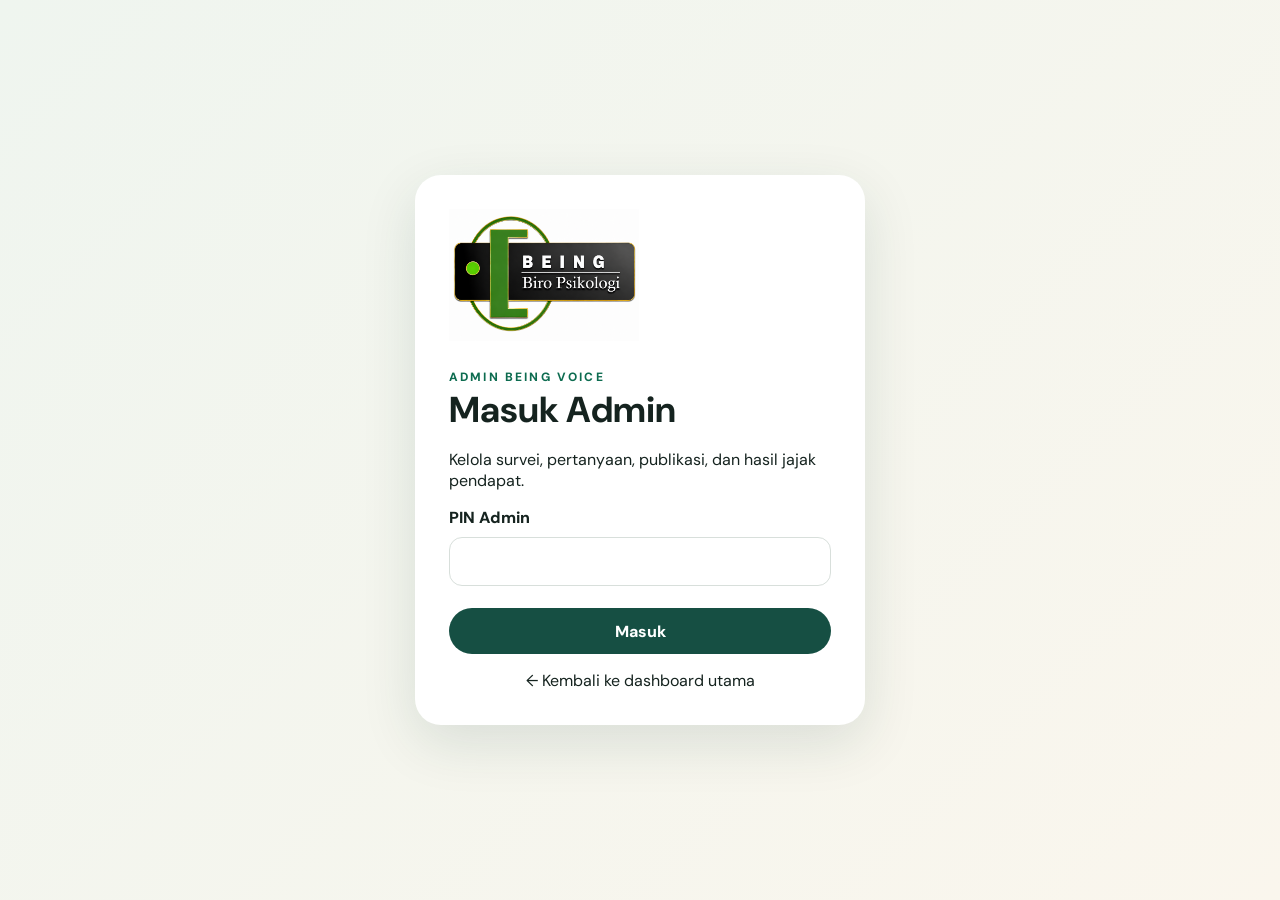
==== admin.html @ 4d5eaf2a "Add files via upload" ====
<!doctype html>
<html lang="id"><head>
<meta charset="utf-8"><meta name="viewport" content="width=device-width,initial-scale=1">
<meta name="theme-color" content="#164f43"><title>Admin BEING Voice</title>
<link rel="stylesheet" href="assets/style.css"><link rel="stylesheet" href="assets/voice.css">
</head><body class="voice-page">
<div id="loginView" class="admin-login">
  <form id="loginForm" class="login-card">
    <img src="assets/being-logo.png" alt="BEING">
    <span class="voice-kicker">ADMIN BEING VOICE</span>
    <h1>Masuk Admin</h1>
    <p>Kelola survei, pertanyaan, publikasi, dan hasil jajak pendapat.</p>
    <div class="form-field"><label>PIN Admin</label><input id="adminPin" class="form-control" type="password" required autocomplete="current-password"></div>
    <div id="loginNotice"></div>
    <button class="voice-btn primary" style="width:100%" type="submit">Masuk</button>
    <a href="index.html" style="display:block;text-align:center;margin-top:16px">← Kembali ke dashboard utama</a>
  </form>
</div>

<div id="adminView" class="admin-layout" hidden>
  <aside class="admin-sidebar">
    <img src="assets/being-logo.png" alt="BEING">
    <nav class="admin-menu">
      <button class="active" data-panel="overview">Ringkasan</button>
      <button data-panel="surveys">Kelola Survei</button>
      <button data-panel="builder">Pertanyaan</button>
      <button data-panel="results">Hasil & Grafik</button>
      <button id="logoutBtn">Keluar</button>
    </nav>
  </aside>
  <main class="admin-main">
    <header class="admin-header">
      <div><span class="voice-kicker">BEING VOICE</span><h1 id="panelTitle">Ringkasan</h1></div>
      <button class="voice-btn primary" id="newSurveyBtn">+ Buat Survei</button>
    </header>

    <section class="admin-panel active" id="panel-overview">
      <div class="stats-grid" id="statsGrid"></div>
      <div class="admin-card"><div class="admin-card-head"><h2>Survei terbaru</h2></div><div id="recentSurveys"></div></div>
    </section>

    <section class="admin-panel" id="panel-surveys">
      <div class="admin-card">
        <div class="admin-card-head"><h2>Daftar Survei</h2><button class="voice-btn primary small" id="newSurveyBtn2">Tambah</button></div>
        <div class="table-wrap"><table class="admin-table"><thead><tr><th>Judul</th><th>Kategori</th><th>Status</th><th>Pertanyaan</th><th>Respon</th><th>Aksi</th></tr></thead><tbody id="surveyTable"></tbody></table></div>
      </div>
    </section>

    <section class="admin-panel" id="panel-builder">
      <div class="builder-grid">
        <div class="admin-card">
          <div class="admin-card-head"><h2>Pilih Survei</h2></div>
          <select id="builderSurvey" class="form-control"></select>
          <hr style="border:0;border-top:1px solid var(--bv-line);margin:20px 0">
          <form id="questionForm">
            <input type="hidden" id="questionId">
            <div class="form-field"><label>Pertanyaan</label><textarea id="questionText" class="form-control" required></textarea></div>
            <div class="form-field"><label>Jenis Jawaban</label>
              <select id="questionType" class="form-control">
                <option value="radio">Pilihan tunggal</option><option value="checkbox">Pilihan lebih dari satu</option>
                <option value="scale5">Skala 1–5</option><option value="scale10">Skala 1–10</option>
                <option value="yesno">Ya / Tidak</option><option value="text">Jawaban singkat</option><option value="textarea">Jawaban panjang</option><option value="file">Upload berkas</option>
              </select>
            </div>
            <div class="form-field" id="optionsWrap"><label>Pilihan jawaban</label><textarea id="questionOptions" class="form-control" placeholder="Satu pilihan per baris"></textarea></div>
            <div id="fileSettingsWrap" hidden>
              <div class="form-field"><label>Jenis berkas yang diizinkan</label>
                <select id="fileAccept" class="form-control">
                  <option value=".pdf,.jpg,.jpeg,.png,.doc,.docx">PDF, JPG/PNG, DOC/DOCX</option>
                  <option value=".pdf">PDF saja</option>
                  <option value=".jpg,.jpeg,.png">Gambar JPG/PNG</option>
                  <option value=".doc,.docx">Word DOC/DOCX</option>
                </select>
              </div>
              <div class="form-field"><label>Ukuran maksimum</label>
                <select id="fileMaxMb" class="form-control">
                  <option value="5">5 MB</option>
                  <option value="10">10 MB</option>
                  <option value="15">15 MB</option>
                </select>
              </div>
              <small>Berkas responden akan disimpan ke Google Drive BEING dan link-nya tercatat pada hasil form.</small>
            </div>
            <label class="option"><input id="questionRequired" type="checkbox"><span>Wajib dijawab</span></label>
            <button class="voice-btn primary" style="width:100%;margin-top:16px" type="submit">Simpan Pertanyaan</button>
          </form>
        </div>
        <div class="admin-card">
          <div class="admin-card-head"><h2>Daftar Pertanyaan</h2><span id="questionCount"></span></div>
          <div id="questionList" class="question-builder-list"></div>
        </div>
      </div>
    </section>

    <section class="admin-panel" id="panel-results">
      <div class="admin-card">
        <div class="admin-card-head"><h2>Hasil Survei</h2><button class="voice-btn secondary small" id="exportCsvBtn">Unduh CSV</button></div>
        <select id="resultSurvey" class="form-control" style="max-width:520px"></select>
      </div>
      <div class="admin-card"><div id="resultSummary" class="chart-list"></div></div>
      <div class="admin-card"><div class="admin-card-head"><h2>Respons individual</h2></div><div id="responsesTable" class="table-wrap"></div></div>
    </section>
  </main>
</div>

<div class="modal" id="surveyEditor">
  <div class="modal-card">
    <div class="modal-head"><div><span class="voice-kicker">EDITOR SURVEI</span><h2 id="editorTitle">Buat Survei</h2></div><button class="icon-btn" id="closeEditor">×</button></div>
    <form id="surveyEditorForm">
      <input type="hidden" id="editSurveyId">
      <div class="form-field"><label>Judul Survei</label><input id="editTitle" class="form-control" required></div>
      <div class="form-field"><label>Deskripsi</label><textarea id="editDescription" class="form-control"></textarea></div>
      <div class="form-field"><label>Kategori</label><input id="editCategory" class="form-control" placeholder="Contoh: Human Development"></div>
      <div class="form-field"><label>Akses Survei</label>
        <select id="editAccessMode" class="form-control">
          <option value="public">Publik — tampil di Suara Anda</option>
          <option value="link">Link khusus — hanya orang yang menerima link</option>
          <option value="code">Kode akses — peserta memasukkan kode</option>
        </select>
      </div>
      <div class="form-field" id="accessCodeWrap"><label>Kode Akses</label>
        <div style="display:flex;gap:8px"><input id="editAccessCode" class="form-control" maxlength="20" placeholder="Contoh: BEING26"><button type="button" class="voice-btn secondary small" id="generateCodeBtn">Buat Kode</button></div>
        <small>Kode akan disertakan saat dibagikan melalui WhatsApp.</small>
      </div>
      <div class="form-field"><label>Identitas Responden</label><select id="editIdentity" class="form-control"><option value="anonymous">Anonim</option><option value="optional">Opsional</option><option value="required">Wajib nama</option></select></div>
      <div class="form-field"><label>Status</label><select id="editStatus" class="form-control"><option value="draft">Draf</option><option value="active">Aktif / dipublikasikan</option><option value="closed">Ditutup</option></select></div>
      <div class="form-field"><label>Tanggal Berakhir (opsional)</label><input id="editEndDate" class="form-control" type="date"></div>
      <div class="form-actions"><button type="button" class="voice-btn secondary" id="cancelEditor">Batal</button><button type="submit" class="voice-btn primary">Simpan Survei</button></div>
    </form>
  </div>
</div>

<script src="assets/config.js?v=1.4.1"></script><script src="assets/voice-api.js?v=1.4.1"></script><script src="assets/voice-admin.js?v=1.4.1"></script>
</body></html>
---- assets/style.css ----
@import url('https://fonts.googleapis.com/css2?family=DM+Sans:wght@400;500;600;700&family=Playfair+Display:ital,wght@1,600&display=swap');
:root{--green:#164f43;--green2:#0d6c50;--mint:#dceadf;--cream:#f6f2e9;--ink:#15231f;--muted:#65726e;--line:#d8dfdb;--white:#fff}
*{box-sizing:border-box}html{scroll-behavior:smooth}body{margin:0;font-family:'DM Sans',sans-serif;color:var(--ink);background:#fff}a{text-decoration:none;color:inherit}img{max-width:100%;display:block}.container{width:min(1160px,calc(100% - 36px));margin:auto}
.topbar{position:sticky;top:0;z-index:20;background:rgba(255,255,255,.94);backdrop-filter:blur(12px);border-bottom:1px solid var(--line)}.nav{height:78px;display:flex;align-items:center;justify-content:space-between}.brand img{width:195px;height:56px;object-fit:contain;object-position:left}.nav nav{display:flex;gap:26px;align-items:center}.nav nav a{font-weight:600;font-size:14px}.menu{display:none;border:0;background:none;font-size:26px}
.hero{padding:74px 0 58px;background:radial-gradient(circle at 82% 20%,#dceadd 0,transparent 30%),linear-gradient(130deg,#f8f6ef,#fff)}.hero-grid{display:grid;grid-template-columns:1.03fr .97fr;gap:58px;align-items:center}.kicker{display:inline-block;font-size:12px;letter-spacing:.18em;font-weight:700;color:var(--green2);margin-bottom:17px}.hero h1,.section h2,.cta h2{font-size:clamp(40px,6vw,72px);line-height:1.02;letter-spacing:-.045em;margin:0 0 25px}.hero h1{max-width:780px}.hero p{font-size:19px;line-height:1.7;color:var(--muted);max-width:650px}.actions{display:flex;gap:12px;flex-wrap:wrap;margin:34px 0}.btn{display:inline-flex;align-items:center;justify-content:center;min-height:50px;padding:0 22px;border-radius:999px;font-weight:700}.primary{background:var(--green);color:#fff}.secondary{border:1px solid var(--green);color:var(--green)}.trust{display:flex;gap:20px;flex-wrap:wrap;font-size:13px;font-weight:700}.trust span:before{content:'✓';margin-right:7px;color:var(--green2)}.hero-card{background:#fff;padding:12px;border-radius:28px;box-shadow:0 24px 70px rgba(20,60,48,.16);transform:rotate(1deg)}.hero-card img{height:510px;width:100%;object-fit:cover;border-radius:20px;object-position:center}.hero-card-caption{padding:18px 12px 12px;display:flex;justify-content:space-between;gap:20px}.hero-card-caption small{color:var(--muted);max-width:230px}
.quick-access{margin-top:-15px;padding-bottom:42px}.access-grid{display:grid;grid-template-columns:1fr 1fr;gap:18px}.access-card{border:1px solid var(--line);padding:28px;border-radius:22px;display:grid;grid-template-columns:auto 1fr auto;gap:20px;align-items:center;background:#fff;box-shadow:0 10px 35px rgba(16,60,46,.08)}.access-card.dark{background:var(--green);color:#fff}.access-card small{font-size:11px;letter-spacing:.14em}.access-card h3{margin:6px 0;font-size:23px}.access-card p{margin:0;color:var(--muted);line-height:1.5}.dark p{color:#dfe9e4}.icon{width:48px;height:48px;border-radius:50%;display:grid;place-items:center;background:var(--mint);font-size:24px;color:var(--green)}.dark .icon{background:rgba(255,255,255,.14);color:#fff}
.section{padding:92px 0}.split{display:grid;grid-template-columns:.8fr 1.2fr;gap:80px}.section h2{font-size:clamp(36px,5vw,58px)}.body-copy p{font-size:17px;line-height:1.8;color:var(--muted)}.values{display:grid;grid-template-columns:repeat(3,1fr);gap:18px;margin-top:58px}.values article,.services article{border:1px solid var(--line);border-radius:20px;padding:26px}.values b,.services span{color:var(--green2)}.values h3,.services h3{font-size:21px}.values p,.services p{color:var(--muted);line-height:1.6}.muted{background:var(--cream)}.section-head{display:flex;justify-content:space-between;gap:40px;align-items:end;margin-bottom:40px}.section-head h2{margin-bottom:0}.section-head>p{max-width:430px;color:var(--muted);line-height:1.7}.services{display:grid;grid-template-columns:repeat(3,1fr);gap:16px}.scope{margin-top:24px;padding:24px;border-radius:20px;background:var(--green);color:#fff;display:flex;gap:12px;flex-wrap:wrap;align-items:center}.scope h3{margin:0 12px 0 0}.scope span{padding:9px 14px;border:1px solid rgba(255,255,255,.25);border-radius:999px;font-size:13px}
.team-gallery{display:grid;grid-template-columns:repeat(3,1fr);gap:18px}.team-gallery img{height:390px;width:100%;object-fit:cover;object-position:top;border-radius:20px;border:1px solid var(--line)}
.clients{background:#f7faf7}.client-list{display:flex;flex-wrap:wrap;gap:12px;margin-top:32px}.client-list span{padding:16px 20px;background:#fff;border:1px solid var(--line);border-radius:14px;font-weight:700}
.cta{padding:32px 0 70px}.cta-box{background:var(--green);color:#fff;padding:54px;border-radius:28px;display:flex;justify-content:space-between;align-items:center;gap:40px}.cta h2{font-size:clamp(34px,5vw,54px);max-width:720px}.cta p{color:#dbe7e2}.light{color:#b7dfc7}.cta-actions{display:flex;flex-direction:column;gap:10px;min-width:190px}.white{background:#fff;color:var(--green)}.ghost{border:1px solid rgba(255,255,255,.45);color:#fff}
footer{border-top:1px solid var(--line);padding:24px 0}.footer-grid{display:grid;grid-template-columns:1fr 1fr 1fr;align-items:center}.footer-grid img{width:150px}.footer-grid p{text-align:center;color:var(--muted);font-size:13px}.footer-grid div{text-align:right;font-weight:700;font-size:13px}
@media(max-width:850px){.menu{display:block}.nav nav{display:none;position:absolute;top:78px;left:0;right:0;background:#fff;padding:20px 24px;flex-direction:column;align-items:flex-start;border-bottom:1px solid var(--line)}.nav nav.open{display:flex}.hero{padding-top:45px}.hero-grid,.split,.access-grid{grid-template-columns:1fr}.hero-card img{height:390px}.services{grid-template-columns:1fr 1fr}.values{grid-template-columns:1fr}.section-head{display:block}.team-gallery{grid-template-columns:1fr}.team-gallery img{height:auto}.cta-box{display:block;padding:34px}.cta-actions{margin-top:28px;flex-direction:row}.footer-grid{grid-template-columns:1fr;text-align:center;gap:14px}.footer-grid img{margin:auto}.footer-grid div{text-align:center}}
@media(max-width:560px){.container{width:min(100% - 24px,1160px)}.hero h1{font-size:42px}.hero p{font-size:16px}.actions{flex-direction:column}.btn{width:100%}.services{grid-template-columns:1fr}.access-card{grid-template-columns:auto 1fr;padding:21px}.access-card>b{display:none}.section{padding:66px 0}.cta-actions{flex-direction:column}.hero-card img{height:310px}.brand img{width:160px}}


/* Team cards — v1.4 */
.team-gallery{
  display:grid;
  grid-template-columns:repeat(2,minmax(0,1fr));
  gap:22px;
}
.team-profile-card{
  background:#fff;
  border:1px solid var(--line);
  border-radius:22px;
  overflow:hidden;
  box-shadow:0 12px 34px rgba(20,60,48,.08);
}
.team-profile-card>img,
.team-profile-card>a>img{
  width:100%;
  height:430px;
  object-fit:cover;
  object-position:top;
  border-radius:0;
  border:0;
}
.team-profile-card.featured>a>img{
  height:560px;
  object-fit:cover;
  object-position:top;
}
.team-card-copy{padding:22px 24px 25px}
.team-card-copy small{
  color:var(--green2);
  font-weight:800;
  letter-spacing:.12em;
  font-size:11px;
}
.team-card-copy h3{font-size:24px;margin:8px 0 10px}
.team-card-copy p{margin:0;color:var(--muted);line-height:1.65}
.team-profile-link{
  display:inline-flex;
  margin-top:15px;
  font-weight:800;
  color:var(--green);
}
@media(max-width:850px){
  .team-gallery{grid-template-columns:1fr}
  .team-profile-card>img,.team-profile-card>a>img,.team-profile-card.featured>a>img{height:auto}
}


/* Team section v1.9 — full images on desktop */
.team-gallery{
  display:grid;
  grid-template-columns:repeat(3,minmax(0,1fr));
  gap:22px;
  align-items:stretch;
}
.team-profile-card{
  display:flex;
  flex-direction:column;
  overflow:hidden;
  background:#fff;
  border:1px solid var(--line);
  border-radius:22px;
  box-shadow:0 12px 34px rgba(20,60,48,.08);
}
.team-profile-card>a{
  display:block;
  background:#f3f6f3;
}
.team-profile-card img,
.team-profile-card>a>img{
  display:block;
  width:100%;
  border:0;
  border-radius:0;
}
.team-profile-card.overview-card img{
  height:auto;
  aspect-ratio:805/1137;
  object-fit:contain;
  object-position:center top;
  background:#f5f6f4;
}
.team-profile-card.person-card img,
.team-profile-card.person-card>a>img{
  height:460px;
  object-fit:cover;
  object-position:center top;
}
.team-profile-card.tri-card img{
  object-fit:contain;
  background:#f5f6f4;
}
.team-card-copy{
  display:flex;
  flex-direction:column;
  flex:1;
  padding:22px 24px 25px;
}
.team-card-copy small{
  color:var(--green2);
  font-weight:800;
  letter-spacing:.12em;
  font-size:11px;
}
.team-card-copy h3{
  margin:8px 0 10px;
  font-size:23px;
  line-height:1.25;
}
.team-card-copy p{
  margin:0;
  color:var(--muted);
  line-height:1.65;
}
.team-profile-link{
  display:inline-flex;
  margin-top:auto;
  padding-top:15px;
  color:var(--green);
  font-weight:800;
}
@media(max-width:1050px){
  .team-gallery{grid-template-columns:repeat(2,minmax(0,1fr))}
}
@media(max-width:700px){
  .team-gallery{grid-template-columns:1fr}
  .team-profile-card.overview-card img{
    aspect-ratio:auto;
    height:auto;
  }
  .team-profile-card.person-card img,
  .team-profile-card.person-card>a>img{
    height:auto;
    max-height:none;
  }
}


/* Floating WhatsApp — v2.0 */
.floating-wa{
  position:fixed;
  right:22px;
  bottom:22px;
  z-index:9999;
  display:inline-flex;
  align-items:center;
  gap:10px;
  min-height:54px;
  padding:0 18px 0 12px;
  border-radius:999px;
  background:#25D366;
  color:#fff;
  font-weight:800;
  text-decoration:none;
  box-shadow:0 14px 34px rgba(0,0,0,.22);
  transition:transform .2s ease, box-shadow .2s ease;
}
.floating-wa:hover{
  transform:translateY(-3px);
  box-shadow:0 18px 42px rgba(0,0,0,.28);
}
.floating-wa-icon{
  display:grid;
  place-items:center;
  width:34px;
  height:34px;
  border-radius:50%;
  background:rgba(255,255,255,.18);
  font-size:23px;
  line-height:1;
}
.floating-wa-text{
  white-space:nowrap;
}
@media(max-width:600px){
  .floating-wa{
    right:14px;
    bottom:14px;
    width:56px;
    height:56px;
    min-height:56px;
    padding:0;
    justify-content:center;
  }
  .floating-wa-icon{
    width:auto;
    height:auto;
    background:transparent;
    font-size:27px;
  }
  .floating-wa-text{
    display:none;
  }
}


/* BEING Professional v3.0 */
.topbar .nav{height:96px}
.brand{display:flex;align-items:center;min-width:280px}
.brand img{width:270px;height:82px;object-fit:contain;object-position:left center}
.standalone-logo{width:min(330px,72vw);height:auto;margin-bottom:36px}

.team-role-block{margin-top:58px}
.team-role-head{display:flex;align-items:center;gap:16px;margin-bottom:20px;padding-bottom:14px;border-bottom:1px solid var(--line)}
.team-role-head>span{width:42px;height:42px;display:grid;place-items:center;border-radius:50%;background:var(--green);color:#fff;font-weight:800;font-size:13px;flex:0 0 auto}
.team-role-head small{display:block;color:var(--green2);font-size:10px;letter-spacing:.14em;font-weight:800;margin-bottom:3px}
.team-role-head h3{margin:0;font-size:28px}
.team-gallery-lead{grid-template-columns:minmax(0,560px)}
.profile-poster-card img,.profile-poster-card>a>img{height:auto!important;aspect-ratio:auto!important;object-fit:contain!important;object-position:center top!important;background:#f5f6f4}
.team-profile-card{transition:transform .22s ease,box-shadow .22s ease}
.team-profile-card:hover{transform:translateY(-4px);box-shadow:0 18px 44px rgba(20,60,48,.13)}

.client-section-head{margin-bottom:28px}
.client-logo-grid{display:grid;grid-template-columns:repeat(5,minmax(0,1fr));gap:14px}
.client-logo-card{min-height:142px;padding:18px;background:#fff;border:1px solid var(--line);border-radius:18px;display:flex;flex-direction:column;align-items:center;justify-content:center;gap:12px;box-shadow:0 8px 24px rgba(20,60,48,.05)}
.client-logo-card img{width:100%;height:72px;object-fit:contain;object-position:center;filter:none}
.client-logo-card span{font-size:12px;font-weight:700;color:var(--muted);text-align:center}
.footer-grid>img{width:220px;height:90px;object-fit:contain;object-position:left center}
.footer-links{display:flex;gap:12px;justify-content:flex-end;align-items:center;flex-wrap:wrap;font-size:12px!important}
.footer-links a{white-space:nowrap}

@media(max-width:1050px){
  .client-logo-grid{grid-template-columns:repeat(4,minmax(0,1fr))}
}
@media(max-width:850px){
  .topbar .nav{height:88px}.nav nav{top:88px}
  .brand{min-width:0}.brand img{width:230px;height:74px}
  .client-logo-grid{grid-template-columns:repeat(3,minmax(0,1fr))}
  .team-gallery-lead{grid-template-columns:1fr}
  .footer-grid>img{object-position:center}
  .footer-links{justify-content:center}
}
@media(max-width:600px){
  .brand img{width:205px;height:68px}
  .client-logo-grid{grid-template-columns:repeat(2,minmax(0,1fr));gap:10px}
  .client-logo-card{min-height:116px;padding:12px}.client-logo-card img{height:58px}
  .team-role-block{margin-top:44px}.team-role-head h3{font-size:23px}
  .floating-wa{width:auto;height:54px;min-height:54px;padding:0 15px 0 11px;gap:8px}
  .floating-wa-icon{width:32px;height:32px;background:rgba(255,255,255,.18);font-size:22px}
  .floating-wa-text{display:inline;font-size:13px}
}

/* Hub Admin confirmation — v3.0 Final */
.wa-modal-open{overflow:hidden}
.being-wa-modal{position:fixed;inset:0;z-index:12000;display:none;align-items:center;justify-content:center;padding:20px}
.being-wa-modal.is-open{display:flex}
.being-wa-backdrop{position:absolute;inset:0;background:rgba(8,22,18,.64);backdrop-filter:blur(5px)}
.being-wa-dialog{position:relative;z-index:1;width:min(520px,100%);background:#fff;border:1px solid rgba(20,80,60,.14);border-radius:24px;padding:34px;box-shadow:0 30px 90px rgba(0,0,0,.28)}
.being-wa-close{position:absolute;right:16px;top:14px;width:38px;height:38px;border:0;border-radius:50%;background:#f1f4f2;color:#30433d;font-size:26px;line-height:1;cursor:pointer}
.being-wa-mark{width:52px;height:52px;display:grid;place-items:center;border-radius:16px;background:#25D366;color:#fff;font-size:25px;margin-bottom:18px}
.being-wa-kicker{display:block;color:var(--green2);font-size:10px;letter-spacing:.14em;font-weight:800;margin-bottom:7px}
.being-wa-dialog h2{margin:0 0 10px;font-size:30px;color:var(--ink)}
.being-wa-dialog p{margin:0;color:var(--muted);font-size:15px;line-height:1.75}
.being-wa-actions{display:flex;justify-content:flex-end;gap:10px;margin-top:26px;flex-wrap:wrap}
@media(max-width:600px){
  .being-wa-modal{align-items:flex-end;padding:12px}
  .being-wa-dialog{border-radius:22px;padding:28px 20px 20px}
  .being-wa-dialog h2{font-size:25px}
  .being-wa-actions{display:grid;grid-template-columns:1fr 1fr}
  .being-wa-actions .btn{justify-content:center;text-align:center}
}


/* BEING Professional v3.0.1 — footer controls & mobile spacing */
footer{padding:30px 0 112px}
.footer-links{gap:14px!important}
.footer-links a{
  min-height:48px;
  padding:0 15px;
  border:1px solid var(--line);
  border-radius:999px;
  display:inline-flex;
  align-items:center;
  justify-content:center;
  background:#fff;
  font-size:14px;
  font-weight:800;
  line-height:1.2;
  transition:transform .2s ease,box-shadow .2s ease,border-color .2s ease;
}
.footer-links a:hover{transform:translateY(-2px);box-shadow:0 8px 22px rgba(20,60,48,.10);border-color:#b9c9c0}
.footer-links a:last-child{min-width:154px}

@media(max-width:850px){
  footer{padding-bottom:108px}
  .footer-links{gap:10px!important}
  .footer-links a{font-size:14px;min-height:50px;padding:0 16px}
}
@media(max-width:600px){
  footer{padding-bottom:104px}
  .footer-links{display:grid;grid-template-columns:1fr 1fr;width:100%;gap:10px!important}
  .footer-links a{width:100%;min-height:52px;font-size:14px;padding:0 10px;white-space:normal;text-align:center}
  .footer-links a:last-child{grid-column:1/-1;min-width:0}
  .floating-wa{right:14px;bottom:14px}
}


/* BEING Professional v3.0.2 — social icon buttons */
.footer-links .social-icon{
  width:54px;
  height:54px;
  min-width:54px;
  min-height:54px;
  padding:0;
  border-radius:50%;
  color:var(--green);
}
.footer-links .social-icon svg{width:25px;height:25px;display:block;fill:currentColor}
.footer-links .instagram:hover{color:#9f2b68}
.footer-links .facebook:hover{color:#1877f2}
.footer-links .back-top{min-width:154px}
@media(max-width:600px){
  .footer-links{display:flex;justify-content:center;align-items:center;flex-wrap:wrap}
  .footer-links .social-icon{width:56px;height:56px;min-width:56px;min-height:56px;flex:0 0 56px}
  .footer-links .back-top{width:100%;min-height:52px;flex:1 0 100%}
}
---- assets/voice.css ----
[hidden]{display:none!important}
:root{
  --bv-green:#164f43;--bv-green2:#0d6c50;--bv-mint:#dceadf;--bv-cream:#f6f2e9;
  --bv-ink:#15231f;--bv-muted:#65726e;--bv-line:#d8dfdb;--bv-white:#fff;
  --bv-danger:#a13d3d;--bv-warning:#b87516;--bv-shadow:0 18px 55px rgba(20,60,48,.12)
}
*{box-sizing:border-box}
body.voice-page{margin:0;background:#f7f9f7;color:var(--bv-ink);font-family:'DM Sans',Arial,sans-serif}
.voice-shell{width:min(1120px,calc(100% - 28px));margin:auto}
.voice-topbar{position:sticky;top:0;z-index:30;background:rgba(255,255,255,.95);backdrop-filter:blur(12px);border-bottom:1px solid var(--bv-line)}
.voice-nav{height:76px;display:flex;align-items:center;justify-content:space-between;gap:20px}
.voice-brand img{width:180px;height:54px;object-fit:contain;object-position:left}
.voice-links{display:flex;gap:18px;align-items:center}
.voice-links a{font-weight:700;font-size:14px;color:var(--bv-ink);text-decoration:none}
.voice-links .pill{padding:10px 16px;border-radius:999px;background:var(--bv-green);color:white}
.voice-hero{padding:62px 0 38px;background:radial-gradient(circle at 85% 15%,#dceadd 0,transparent 28%),linear-gradient(135deg,#f7f3ea,#fff)}
.voice-hero-grid{display:grid;grid-template-columns:1fr .75fr;gap:46px;align-items:center}
.voice-kicker{font-size:12px;letter-spacing:.18em;font-weight:800;color:var(--bv-green2)}
.voice-hero h1{font-size:clamp(40px,6vw,68px);line-height:1.02;letter-spacing:-.045em;margin:16px 0 22px}
.voice-hero p{font-size:18px;line-height:1.75;color:var(--bv-muted)}
.voice-quote{background:var(--bv-green);color:#fff;border-radius:28px;padding:34px;box-shadow:var(--bv-shadow)}
.voice-quote b{font-size:58px;line-height:.6;opacity:.35}
.voice-quote p{color:#e5eee9;font-size:18px}
.voice-section{padding:52px 0}
.voice-section-head{display:flex;justify-content:space-between;gap:30px;align-items:end;margin-bottom:28px}
.voice-section-head h2{font-size:clamp(30px,4vw,48px);letter-spacing:-.035em;margin:8px 0}
.voice-section-head p{max-width:430px;color:var(--bv-muted);line-height:1.7}
.survey-grid{display:grid;grid-template-columns:repeat(3,1fr);gap:18px}
.survey-card{background:#fff;border:1px solid var(--bv-line);border-radius:22px;padding:24px;box-shadow:0 8px 30px rgba(20,60,48,.06);display:flex;flex-direction:column;min-height:250px}
.survey-card .badge{display:inline-flex;align-self:flex-start;padding:7px 10px;border-radius:999px;background:var(--bv-mint);color:var(--bv-green);font-size:11px;font-weight:800;letter-spacing:.08em}
.survey-card h3{font-size:23px;margin:18px 0 10px}
.survey-card p{color:var(--bv-muted);line-height:1.6;flex:1}
.survey-meta{display:flex;justify-content:space-between;color:var(--bv-muted);font-size:12px;margin:12px 0 18px}
.voice-btn{border:0;border-radius:999px;min-height:46px;padding:0 19px;font:inherit;font-weight:800;cursor:pointer;display:inline-flex;align-items:center;justify-content:center;text-decoration:none}
.voice-btn.primary{background:var(--bv-green);color:#fff}
.voice-btn.secondary{background:#fff;color:var(--bv-green);border:1px solid var(--bv-green)}
.voice-btn.danger{background:#fff1f1;color:var(--bv-danger);border:1px solid #efcaca}
.voice-btn.small{min-height:36px;padding:0 13px;font-size:12px}
.empty-state,.loading-state{padding:46px;text-align:center;background:#fff;border:1px dashed var(--bv-line);border-radius:22px;color:var(--bv-muted)}
.modal{position:fixed;inset:0;background:rgba(10,25,20,.62);z-index:60;display:none;align-items:flex-start;justify-content:center;padding:30px 14px;overflow:auto}
.modal.open{display:flex}
.modal-card{width:min(760px,100%);background:#fff;border-radius:26px;padding:30px;box-shadow:0 30px 90px rgba(0,0,0,.25)}
.modal-head{display:flex;justify-content:space-between;gap:16px;align-items:flex-start;border-bottom:1px solid var(--bv-line);padding-bottom:18px;margin-bottom:20px}
.modal-head h2{margin:4px 0 0;font-size:30px}
.icon-btn{border:0;background:#eef3ef;width:40px;height:40px;border-radius:50%;cursor:pointer;font-size:20px}
.form-field{margin:0 0 22px}
.form-field>label,.question-label{display:block;font-weight:800;margin-bottom:9px}
.form-field small{display:block;color:var(--bv-muted);margin-top:6px}
.form-control{width:100%;border:1px solid var(--bv-line);border-radius:13px;padding:13px 14px;font:inherit;background:#fff}
textarea.form-control{min-height:110px;resize:vertical}
.option-list{display:grid;gap:10px}
.option{display:flex;gap:10px;align-items:flex-start;border:1px solid var(--bv-line);padding:12px;border-radius:13px}
.option input{margin-top:3px}
.required{color:var(--bv-danger)}
.scale-row{display:flex;gap:8px;flex-wrap:wrap}
.scale-item{min-width:48px}
.scale-item input{display:none}
.scale-item label{display:grid;place-items:center;width:48px;height:48px;border:1px solid var(--bv-line);border-radius:12px;cursor:pointer;font-weight:800}
.scale-item input:checked+label{background:var(--bv-green);color:#fff;border-color:var(--bv-green)}
.form-actions{display:flex;justify-content:flex-end;gap:10px;border-top:1px solid var(--bv-line);padding-top:20px}
.notice{padding:13px 15px;border-radius:13px;margin:12px 0}
.notice.success{background:#e7f5eb;color:#205d36}
.notice.error{background:#fff0f0;color:#873535}
.voice-footer{padding:32px 0;border-top:1px solid var(--bv-line);background:#fff}
.voice-footer-inner{display:flex;justify-content:space-between;align-items:center;gap:20px;color:var(--bv-muted);font-size:13px}
.voice-footer img{width:145px}

/* Admin */
.admin-login{min-height:100vh;display:grid;place-items:center;padding:22px;background:linear-gradient(135deg,#eff5ef,#faf6ed)}
.login-card{width:min(450px,100%);background:#fff;padding:34px;border-radius:26px;box-shadow:var(--bv-shadow)}
.login-card img{width:190px;margin-bottom:24px}
.login-card h1{font-size:36px;margin:0 0 10px}
.admin-layout{display:grid;grid-template-columns:250px 1fr;min-height:100vh}
.admin-sidebar{background:var(--bv-green);color:#fff;padding:25px 18px;position:sticky;top:0;height:100vh}
.admin-sidebar img{width:180px;background:#fff;border-radius:12px;padding:7px;margin:0 0 28px}
.admin-menu{display:grid;gap:8px}
.admin-menu button{border:0;background:transparent;color:#dce9e3;text-align:left;padding:13px 14px;border-radius:12px;font:inherit;font-weight:700;cursor:pointer}
.admin-menu button.active,.admin-menu button:hover{background:rgba(255,255,255,.13);color:#fff}
.admin-main{padding:30px;background:#f6f8f6;min-width:0}
.admin-header{display:flex;justify-content:space-between;gap:20px;align-items:center;margin-bottom:26px}
.admin-header h1{margin:0;font-size:34px}
.admin-panel{display:none}.admin-panel.active{display:block}
.stats-grid{display:grid;grid-template-columns:repeat(4,1fr);gap:14px;margin-bottom:25px}
.stat-card{background:#fff;border:1px solid var(--bv-line);border-radius:18px;padding:19px}
.stat-card small{color:var(--bv-muted);font-weight:700}.stat-card strong{display:block;font-size:34px;margin-top:8px}
.admin-card{background:#fff;border:1px solid var(--bv-line);border-radius:20px;padding:22px;margin-bottom:18px}
.admin-card-head{display:flex;justify-content:space-between;gap:16px;align-items:center;margin-bottom:16px}
.admin-card-head h2{margin:0;font-size:22px}
.table-wrap{overflow:auto}
.admin-table{width:100%;border-collapse:collapse;min-width:760px}
.admin-table th,.admin-table td{text-align:left;border-bottom:1px solid var(--bv-line);padding:13px 10px;vertical-align:top;font-size:14px}
.admin-table th{color:var(--bv-muted);font-size:12px;letter-spacing:.06em}
.status-chip{display:inline-flex;padding:6px 9px;border-radius:999px;font-size:11px;font-weight:800}
.status-chip.active{background:#e5f5e9;color:#27633a}.status-chip.draft{background:#fff2d8;color:#7b571b}.status-chip.closed{background:#eee;color:#555}
.inline-actions{display:flex;gap:6px;flex-wrap:wrap}
.builder-grid{display:grid;grid-template-columns:360px 1fr;gap:18px}
.question-builder-list{display:grid;gap:10px}
.question-item{border:1px solid var(--bv-line);border-radius:14px;padding:14px;background:#fff}
.question-item b{display:block;margin-bottom:5px}.question-item small{color:var(--bv-muted)}
.chart-list{display:grid;gap:24px}
.chart-block{border:1px solid var(--bv-line);border-radius:16px;padding:18px}
.chart-block h3{margin-top:0}
.bar-row{display:grid;grid-template-columns:minmax(110px,220px) 1fr 48px;gap:10px;align-items:center;margin:10px 0}
.bar-track{height:13px;background:#edf1ee;border-radius:999px;overflow:hidden}
.bar-fill{height:100%;background:var(--bv-green);border-radius:999px}
@media(max-width:900px){
 .voice-hero-grid,.survey-grid{grid-template-columns:1fr 1fr}
 .admin-layout{grid-template-columns:1fr}.admin-sidebar{height:auto;position:relative}.admin-menu{grid-template-columns:repeat(3,1fr)}
 .builder-grid{grid-template-columns:1fr}.stats-grid{grid-template-columns:1fr 1fr}
}
@media(max-width:650px){
 .voice-links a:not(.pill){display:none}.voice-hero-grid,.survey-grid{grid-template-columns:1fr}
 .voice-section-head,.voice-footer-inner{display:block}.voice-footer img{margin-bottom:12px}
 .modal-card{padding:20px}.form-actions{flex-direction:column}.form-actions .voice-btn{width:100%}
 .admin-main{padding:18px}.admin-menu{grid-template-columns:1fr 1fr}.stats-grid{grid-template-columns:1fr 1fr}
 .admin-header{align-items:flex-start}.admin-header .voice-btn{font-size:0;width:44px;padding:0}.admin-header .voice-btn:after{content:'+';font-size:22px}
}

.access-gate{max-width:620px;margin:auto;background:#fff;border:1px solid var(--bv-line);border-radius:22px;padding:28px;box-shadow:var(--bv-shadow)}
.access-gate h2{margin:8px 0 10px;font-size:30px}.access-gate p{color:var(--bv-muted);line-height:1.6}
.share-box{background:#f4f8f5;border:1px solid var(--bv-line);border-radius:14px;padding:13px;margin-top:12px}
.share-box code{display:block;word-break:break-all;font-size:12px;color:var(--bv-muted)}


/* Floating WhatsApp — v2.0 */
.floating-wa{
  position:fixed;
  right:22px;
  bottom:22px;
  z-index:9999;
  display:inline-flex;
  align-items:center;
  gap:10px;
  min-height:54px;
  padding:0 18px 0 12px;
  border-radius:999px;
  background:#25D366;
  color:#fff;
  font-weight:800;
  text-decoration:none;
  box-shadow:0 14px 34px rgba(0,0,0,.22);
  transition:transform .2s ease,box-shadow .2s ease;
}
.floating-wa:hover{transform:translateY(-3px);box-shadow:0 18px 42px rgba(0,0,0,.28)}
.floating-wa-icon{
  display:grid;
  place-items:center;
  width:34px;
  height:34px;
  border-radius:50%;
  background:rgba(255,255,255,.18);
  font-size:23px;
}
.floating-wa-text{white-space:nowrap}
@media(max-width:600px){
  .floating-wa{
    right:14px;
    bottom:14px;
    width:56px;
    height:56px;
    min-height:56px;
    padding:0;
    justify-content:center;
  }
  .floating-wa-icon{width:auto;height:auto;background:transparent;font-size:27px}
  .floating-wa-text{display:none}
}
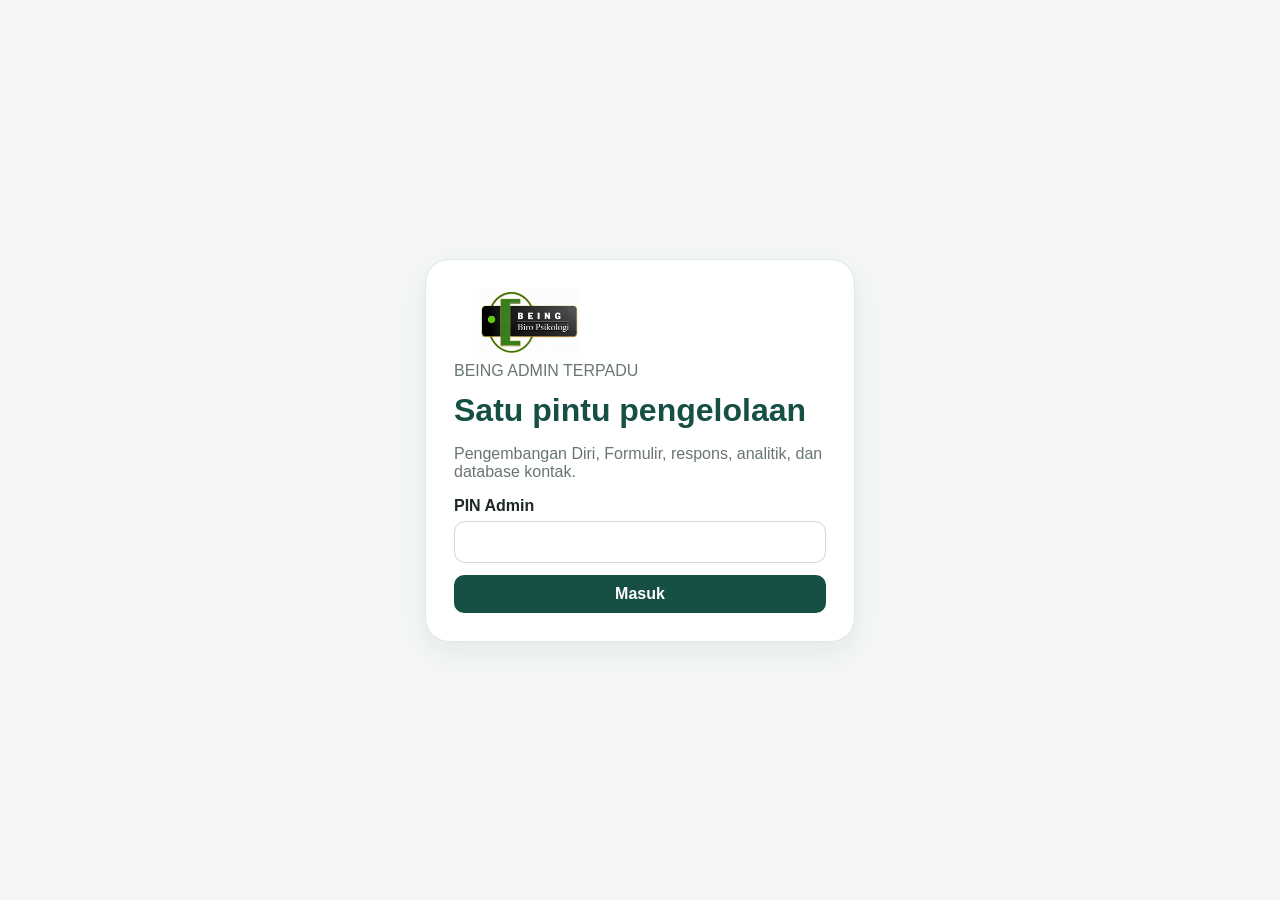
==== commit 13c957dc: "Add files via upload" ====
--- a/admin.html
+++ b/admin.html
@@ -1,134 +1,20 @@
-<!doctype html>
-<html lang="id"><head>
-<meta charset="utf-8"><meta name="viewport" content="width=device-width,initial-scale=1">
-<meta name="theme-color" content="#164f43"><title>Admin BEING Voice</title>
-<link rel="stylesheet" href="assets/style.css"><link rel="stylesheet" href="assets/voice.css">
-</head><body class="voice-page">
-<div id="loginView" class="admin-login">
-  <form id="loginForm" class="login-card">
-    <img src="assets/being-logo.png" alt="BEING">
-    <span class="voice-kicker">ADMIN BEING VOICE</span>
-    <h1>Masuk Admin</h1>
-    <p>Kelola survei, pertanyaan, publikasi, dan hasil jajak pendapat.</p>
-    <div class="form-field"><label>PIN Admin</label><input id="adminPin" class="form-control" type="password" required autocomplete="current-password"></div>
-    <div id="loginNotice"></div>
-    <button class="voice-btn primary" style="width:100%" type="submit">Masuk</button>
-    <a href="index.html" style="display:block;text-align:center;margin-top:16px">← Kembali ke dashboard utama</a>
-  </form>
-</div>
-
-<div id="adminView" class="admin-layout" hidden>
-  <aside class="admin-sidebar">
-    <img src="assets/being-logo.png" alt="BEING">
-    <nav class="admin-menu">
-      <button class="active" data-panel="overview">Ringkasan</button>
-      <button data-panel="surveys">Kelola Survei</button>
-      <button data-panel="builder">Pertanyaan</button>
-      <button data-panel="results">Hasil & Grafik</button>
-      <button id="logoutBtn">Keluar</button>
-    </nav>
-  </aside>
-  <main class="admin-main">
-    <header class="admin-header">
-      <div><span class="voice-kicker">BEING VOICE</span><h1 id="panelTitle">Ringkasan</h1></div>
-      <button class="voice-btn primary" id="newSurveyBtn">+ Buat Survei</button>
-    </header>
-
-    <section class="admin-panel active" id="panel-overview">
-      <div class="stats-grid" id="statsGrid"></div>
-      <div class="admin-card"><div class="admin-card-head"><h2>Survei terbaru</h2></div><div id="recentSurveys"></div></div>
-    </section>
-
-    <section class="admin-panel" id="panel-surveys">
-      <div class="admin-card">
-        <div class="admin-card-head"><h2>Daftar Survei</h2><button class="voice-btn primary small" id="newSurveyBtn2">Tambah</button></div>
-        <div class="table-wrap"><table class="admin-table"><thead><tr><th>Judul</th><th>Kategori</th><th>Status</th><th>Pertanyaan</th><th>Respon</th><th>Aksi</th></tr></thead><tbody id="surveyTable"></tbody></table></div>
-      </div>
-    </section>
-
-    <section class="admin-panel" id="panel-builder">
-      <div class="builder-grid">
-        <div class="admin-card">
-          <div class="admin-card-head"><h2>Pilih Survei</h2></div>
-          <select id="builderSurvey" class="form-control"></select>
-          <hr style="border:0;border-top:1px solid var(--bv-line);margin:20px 0">
-          <form id="questionForm">
-            <input type="hidden" id="questionId">
-            <div class="form-field"><label>Pertanyaan</label><textarea id="questionText" class="form-control" required></textarea></div>
-            <div class="form-field"><label>Jenis Jawaban</label>
-              <select id="questionType" class="form-control">
-                <option value="radio">Pilihan tunggal</option><option value="checkbox">Pilihan lebih dari satu</option>
-                <option value="scale5">Skala 1–5</option><option value="scale10">Skala 1–10</option>
-                <option value="yesno">Ya / Tidak</option><option value="text">Jawaban singkat</option><option value="textarea">Jawaban panjang</option><option value="file">Upload berkas</option>
-              </select>
-            </div>
-            <div class="form-field" id="optionsWrap"><label>Pilihan jawaban</label><textarea id="questionOptions" class="form-control" placeholder="Satu pilihan per baris"></textarea></div>
-            <div id="fileSettingsWrap" hidden>
-              <div class="form-field"><label>Jenis berkas yang diizinkan</label>
-                <select id="fileAccept" class="form-control">
-                  <option value=".pdf,.jpg,.jpeg,.png,.doc,.docx">PDF, JPG/PNG, DOC/DOCX</option>
-                  <option value=".pdf">PDF saja</option>
-                  <option value=".jpg,.jpeg,.png">Gambar JPG/PNG</option>
-                  <option value=".doc,.docx">Word DOC/DOCX</option>
-                </select>
-              </div>
-              <div class="form-field"><label>Ukuran maksimum</label>
-                <select id="fileMaxMb" class="form-control">
-                  <option value="5">5 MB</option>
-                  <option value="10">10 MB</option>
-                  <option value="15">15 MB</option>
-                </select>
-              </div>
-              <small>Berkas responden akan disimpan ke Google Drive BEING dan link-nya tercatat pada hasil form.</small>
-            </div>
-            <label class="option"><input id="questionRequired" type="checkbox"><span>Wajib dijawab</span></label>
-            <button class="voice-btn primary" style="width:100%;margin-top:16px" type="submit">Simpan Pertanyaan</button>
-          </form>
-        </div>
-        <div class="admin-card">
-          <div class="admin-card-head"><h2>Daftar Pertanyaan</h2><span id="questionCount"></span></div>
-          <div id="questionList" class="question-builder-list"></div>
-        </div>
-      </div>
-    </section>
-
-    <section class="admin-panel" id="panel-results">
-      <div class="admin-card">
-        <div class="admin-card-head"><h2>Hasil Survei</h2><button class="voice-btn secondary small" id="exportCsvBtn">Unduh CSV</button></div>
-        <select id="resultSurvey" class="form-control" style="max-width:520px"></select>
-      </div>
-      <div class="admin-card"><div id="resultSummary" class="chart-list"></div></div>
-      <div class="admin-card"><div class="admin-card-head"><h2>Respons individual</h2></div><div id="responsesTable" class="table-wrap"></div></div>
-    </section>
-  </main>
-</div>
-
-<div class="modal" id="surveyEditor">
-  <div class="modal-card">
-    <div class="modal-head"><div><span class="voice-kicker">EDITOR SURVEI</span><h2 id="editorTitle">Buat Survei</h2></div><button class="icon-btn" id="closeEditor">×</button></div>
-    <form id="surveyEditorForm">
-      <input type="hidden" id="editSurveyId">
-      <div class="form-field"><label>Judul Survei</label><input id="editTitle" class="form-control" required></div>
-      <div class="form-field"><label>Deskripsi</label><textarea id="editDescription" class="form-control"></textarea></div>
-      <div class="form-field"><label>Kategori</label><input id="editCategory" class="form-control" placeholder="Contoh: Human Development"></div>
-      <div class="form-field"><label>Akses Survei</label>
-        <select id="editAccessMode" class="form-control">
-          <option value="public">Publik — tampil di Suara Anda</option>
-          <option value="link">Link khusus — hanya orang yang menerima link</option>
-          <option value="code">Kode akses — peserta memasukkan kode</option>
-        </select>
-      </div>
-      <div class="form-field" id="accessCodeWrap"><label>Kode Akses</label>
-        <div style="display:flex;gap:8px"><input id="editAccessCode" class="form-control" maxlength="20" placeholder="Contoh: BEING26"><button type="button" class="voice-btn secondary small" id="generateCodeBtn">Buat Kode</button></div>
-        <small>Kode akan disertakan saat dibagikan melalui WhatsApp.</small>
-      </div>
-      <div class="form-field"><label>Identitas Responden</label><select id="editIdentity" class="form-control"><option value="anonymous">Anonim</option><option value="optional">Opsional</option><option value="required">Wajib nama</option></select></div>
-      <div class="form-field"><label>Status</label><select id="editStatus" class="form-control"><option value="draft">Draf</option><option value="active">Aktif / dipublikasikan</option><option value="closed">Ditutup</option></select></div>
-      <div class="form-field"><label>Tanggal Berakhir (opsional)</label><input id="editEndDate" class="form-control" type="date"></div>
-      <div class="form-actions"><button type="button" class="voice-btn secondary" id="cancelEditor">Batal</button><button type="submit" class="voice-btn primary">Simpan Survei</button></div>
-    </form>
-  </div>
-</div>
-
-<script src="assets/config.js?v=1.4.1"></script><script src="assets/voice-api.js?v=1.4.1"></script><script src="assets/voice-admin.js?v=1.4.1"></script>
-</body></html>+<!doctype html><html lang="id"><head><meta charset="utf-8"><meta name="viewport" content="width=device-width,initial-scale=1"><meta name="theme-color" content="#164f43"><title>BEING Admin Terpadu</title><link rel="stylesheet" href="assets/admin-unified.css"></head><body>
+<div id="loginView" class="login"><form id="loginForm" class="login-card"><img src="assets/being-logo.png" alt="BEING"><div class="mut">BEING ADMIN TERPADU</div><h1>Satu pintu pengelolaan</h1><p class="mut">Pengembangan Diri, Formulir, respons, analitik, dan database kontak.</p><div class="field"><label>PIN Admin</label><input id="adminPin" type="password" class="control" required autocomplete="current-password"></div><div id="loginNotice"></div><button class="btn" style="width:100%" type="submit">Masuk</button></form></div>
+<div id="appView" class="shell hidden">
+<aside class="sidebar"><div class="brand"><img src="assets/being-logo.png" alt="BEING"></div><nav class="menu">
+<div class="group">Utama</div><button class="active" data-panel="overview">Dashboard</button><button data-panel="contacts">Database Kontak</button>
+<div class="group">Pengembangan Diri</div><button data-panel="programs">Program & Peserta</button><button data-panel="payments">Pembayaran</button><button data-panel="materials">Materi & Sesi</button>
+<div class="group">Suara Anda</div><button data-panel="forms">Formulir</button><button data-panel="questions">Pertanyaan</button><button data-panel="results">Respons & Analitik</button>
+<div class="group">Sistem</div><button id="refreshBtn">Refresh</button><button id="logoutBtn">Keluar</button></nav></aside>
+<main class="main"><header class="topbar"><div><div class="mut">BEING Biro Psikologi</div><h1 id="pageTitle">Dashboard</h1></div><div class="actions"><a class="btn secondary" href="index.html">Website BEING</a><a class="btn secondary" target="_blank" href="https://bangdir.beingpsikologi.com/">Pengembangan Diri</a></div></header>
+<section id="panel-overview" class="panel active"><div id="stats" class="stats"></div><div class="grid2"><div class="card"><div class="card-head"><h2>Aktivitas Pengembangan Diri</h2></div><div id="overviewPrograms"></div></div><div class="card"><div class="card-head"><h2>Formulir terbaru</h2></div><div id="overviewForms"></div></div></div></section>
+<section id="panel-contacts" class="panel"><div class="card"><div class="card-head"><h2>Database Kontak BEING</h2><div class="actions"><button class="btn secondary small" id="syncContactsBtn">Sinkronkan peserta lama</button><button class="btn secondary small" id="syncOldFormsBtn">Sinkronkan respons formulir lama</button></div></div><div class="filters"><div class="field"><label>Cari</label><input class="control" id="contactSearch" placeholder="Nama, email, WA, instansi"></div><div class="field"><label>Sumber</label><select class="control" id="contactSource"><option value="">Semua</option><option value="PENGEMBANGAN DIRI">Pengembangan Diri</option><option value="FORMULIR">Formulir</option></select></div><div></div><div></div></div><div class="table-wrap"><table class="table"><thead><tr><th>Nama</th><th>Email / WA</th><th>Instansi</th><th>Sumber</th><th>Interaksi</th><th>Terakhir aktif</th></tr></thead><tbody id="contactRows"></tbody></table></div></div></section>
+<section id="panel-programs" class="panel"><div class="grid2"><div class="card"><div class="card-head"><h2>Buat Program</h2></div><form id="programForm"><div class="field"><label>Nama program</label><input class="control" name="nama" required></div><div class="form-grid"><div class="field"><label>Ekosistem</label><select class="control" name="kategori"><option>SHARING KNOWLEDGE</option><option>BOOTCAMP</option><option>SERTIFIKASI BNSP</option></select></div><div class="field"><label>Jenis</label><select class="control" name="pricingType" id="pricingType"><option>GRATIS</option><option>BERBAYAR</option></select></div></div><div class="field"><label>Harga</label><input class="control" type="number" name="price" id="price" value="0"></div><div class="field"><label>Deskripsi</label><textarea class="control" name="deskripsi"></textarea></div><div class="form-grid"><div class="field"><label>Mulai</label><input class="control" type="date" name="tanggalMulai"></div><div class="field"><label>Akhir</label><input class="control" type="date" name="tanggalAkhir"></div></div><button class="btn" type="submit">Simpan Program</button></form></div><div class="card"><div class="card-head"><h2>Daftar Program</h2></div><div class="table-wrap"><table class="table"><thead><tr><th>Program</th><th>Jenis</th><th>Status</th><th>Aksi</th></tr></thead><tbody id="programRows"></tbody></table></div></div></div><div class="card"><div class="card-head"><h2>Peserta</h2></div><div class="filters"><div class="field"><label>Ekosistem</label><select id="filterCategory" class="control"><option value="">Semua</option><option>SHARING KNOWLEDGE</option><option>BOOTCAMP</option><option>SERTIFIKASI BNSP</option></select></div><div class="field"><label>Program</label><select id="filterProgram" class="control"><option value="">Semua</option></select></div><div class="field"><label>Cari peserta</label><input id="participantSearch" class="control" placeholder="Nama/email/WA"></div><div></div></div><div class="table-wrap"><table class="table"><thead><tr><th>Peserta</th><th>Program</th><th>Kontak</th><th>Status</th><th>Akses</th></tr></thead><tbody id="participantRows"></tbody></table></div></div></section>
+<section id="panel-payments" class="panel"><div class="card"><div class="card-head"><h2>Verifikasi Pembayaran</h2></div><div class="table-wrap"><table class="table"><thead><tr><th>Peserta</th><th>Program</th><th>Nominal</th><th>Bukti</th><th>Status</th><th>Aksi</th></tr></thead><tbody id="paymentRows"></tbody></table></div></div></section>
+<section id="panel-materials" class="panel"><div class="grid2"><div class="card"><div class="card-head"><h2>Tambah Materi</h2></div><form id="materialForm"><div class="field"><label>Program</label><select class="control" name="programId" id="materialProgram"></select></div><div class="field"><label>Sesi (opsional)</label><select class="control" name="sesiId" id="materialSession"><option value="">Materi Umum</option></select></div><div class="field"><label>Judul</label><input class="control" name="judul" required></div><div class="field"><label>Deskripsi</label><textarea class="control" name="deskripsi"></textarea></div><div class="field"><label>Link</label><input class="control" name="link" required></div><button class="btn">Simpan Materi</button></form></div><div class="card"><div class="card-head"><h2>Tambah Sesi</h2></div><form id="sessionForm"><div class="field"><label>Program</label><select class="control" name="programId" id="sessionProgram"></select></div><div class="field"><label>Judul</label><input class="control" name="judul" required></div><div class="form-grid"><div class="field"><label>Tanggal</label><input class="control" type="date" name="tanggalSesi" required></div><div class="field"><label>Jam</label><input class="control" type="time" name="jamSesi"></div></div><div class="field"><label>Zoom URL</label><input class="control" name="zoomUrl"></div><div class="field"><label>Deskripsi</label><textarea class="control" name="deskripsi"></textarea></div><button class="btn">Simpan Sesi</button></form></div></div><div class="card"><h2>Materi</h2><div class="table-wrap"><table class="table"><thead><tr><th>Program</th><th>Materi</th><th>Sesi</th><th>Status</th><th>Link</th><th>Aksi</th></tr></thead><tbody id="materialRows"></tbody></table></div></div><div class="card"><h2>Sesi</h2><div class="table-wrap"><table class="table"><thead><tr><th>Program</th><th>Sesi</th><th>Waktu</th><th>Zoom</th><th>Status</th><th>Aksi</th></tr></thead><tbody id="sessionRows"></tbody></table></div></div></section>
+<section id="panel-forms" class="panel"><div class="card"><div class="card-head"><h2>Daftar Formulir</h2><button class="btn" id="newFormBtn">+ Buat Formulir</button></div><div class="table-wrap"><table class="table"><thead><tr><th>Judul</th><th>Kategori</th><th>Status</th><th>Pertanyaan</th><th>Respons</th><th>Aksi</th></tr></thead><tbody id="formRows"></tbody></table></div></div></section>
+<section id="panel-questions" class="panel"><div class="split"><div class="card"><div class="card-head"><h2>Tambah Pertanyaan</h2></div><div class="field"><label>Formulir</label><select id="questionFormSelect" class="control"></select></div><form id="questionEditor"><input id="questionId" type="hidden"><div class="field"><label>Pertanyaan</label><textarea id="questionText" class="control" required></textarea></div><div class="field"><label>Jenis jawaban</label><select id="questionType" class="control"><option value="radio">Pilihan tunggal</option><option value="checkbox">Pilihan lebih dari satu</option><option value="scale5">Skala 1–5</option><option value="scale10">Skala 1–10</option><option value="yesno">Ya/Tidak</option><option value="text">Jawaban singkat</option><option value="textarea">Jawaban panjang</option></select></div><div class="field" id="questionOptionsWrap"><label>Pilihan (satu per baris)</label><textarea id="questionOptions" class="control"></textarea></div><div class="field"><label><input id="questionRequired" type="checkbox"> Wajib dijawab</label></div><button class="btn">Simpan Pertanyaan</button></form></div><div class="card"><div class="card-head"><h2>Daftar Pertanyaan</h2><span id="questionCount" class="mut"></span></div><div id="questionList"></div></div></div></section>
+<section id="panel-results" class="panel"><div class="card"><div class="card-head"><h2>Respons & Analitik Formulir</h2><button class="btn secondary small" id="exportCsvBtn">Unduh CSV</button></div><div class="field"><label>Pilih formulir</label><select id="resultFormSelect" class="control" style="max-width:600px"></select></div></div><div class="card"><div id="resultSummary" class="result-list"></div></div><div class="card"><div class="card-head"><h2>Respons Individual</h2></div><div id="responseTable" class="table-wrap"></div></div></section>
+</main></div>
+<div class="modal" id="formModal"><div class="modal-card"><div class="modal-head"><div><div class="mut">EDITOR FORMULIR</div><h2 id="formModalTitle">Buat Formulir</h2></div><button class="icon" id="closeFormModal">×</button></div><form id="formEditor"><input id="formId" type="hidden"><div class="field"><label>Judul Formulir</label><input id="formTitle" class="control" required></div><div class="field"><label>Deskripsi</label><textarea id="formDescription" class="control"></textarea></div><div class="form-grid"><div class="field"><label>Kategori</label><input id="formCategory" class="control"></div><div class="field"><label>Status</label><select id="formStatus" class="control"><option value="draft">Draf</option><option value="active">Aktif</option><option value="closed">Ditutup</option></select></div></div><div class="form-grid"><div class="field"><label>Akses</label><select id="formAccess" class="control"><option value="public">Publik</option><option value="link">Link khusus</option><option value="code">Kode akses</option></select></div><div class="field"><label>Kode akses</label><input id="formCode" class="control"></div></div><div class="field"><label>Identitas</label><select id="formIdentity" class="control"><option value="anonymous">Anonim</option><option value="optional">Opsional</option><option value="required">Wajib identitas</option></select></div><div class="field"><label>Tanggal berakhir</label><input id="formEndDate" type="date" class="control"></div><div class="actions"><button class="btn secondary" type="button" id="cancelFormModal">Batal</button><button class="btn">Simpan Formulir</button></div></form></div></div>
+<script src="assets/admin-config.js"></script><script src="assets/admin-unified.js"></script></body></html>
--- a/assets/admin-unified.css
+++ b/assets/admin-unified.css
@@ -0,0 +1,8 @@
+:root{--g:#164f43;--g2:#236b5a;--bg:#f4f7f5;--card:#fff;--line:#dfe8e4;--mut:#68766f;--danger:#a33;--shadow:0 10px 30px rgba(22,79,67,.08)}
+*{box-sizing:border-box}body{margin:0;font-family:Inter,Arial,sans-serif;background:var(--bg);color:#1c2924}button,input,select,textarea{font:inherit}.hidden{display:none!important}
+.login{min-height:100vh;display:grid;place-items:center;padding:24px}.login-card{width:min(430px,100%);background:#fff;border:1px solid var(--line);border-radius:24px;padding:28px;box-shadow:var(--shadow)}.login-card img{width:150px;max-height:70px;object-fit:contain}.login-card h1{color:var(--g);margin:12px 0 6px}.mut{color:var(--mut)}
+.field{margin:12px 0}.field label{display:block;font-weight:800;margin-bottom:6px}.control{width:100%;padding:11px 12px;border:1px solid #cbd9d3;border-radius:11px;background:#fff}.btn{display:inline-flex;align-items:center;justify-content:center;border:0;border-radius:10px;padding:10px 13px;font-weight:800;cursor:pointer;text-decoration:none;background:var(--g);color:#fff}.btn.secondary{background:#eef4f1;color:var(--g);border:1px solid #d3e0da}.btn.danger{background:#fff0f0;color:var(--danger);border:1px solid #e8cccc}.btn.small{padding:7px 9px;font-size:12px}.notice{padding:10px 12px;border-radius:10px;margin:10px 0;background:#eef4f1}.notice.error{background:#fff0f0;color:#8b2929}
+.shell{min-height:100vh;display:grid;grid-template-columns:250px 1fr}.sidebar{position:sticky;top:0;height:100vh;background:#123f37;color:#fff;padding:22px 16px;overflow:auto}.brand{display:flex;align-items:center;gap:10px;margin-bottom:20px}.brand img{width:120px;filter:brightness(0) invert(1)}.brand b{font-size:18px}.menu{display:grid;gap:5px}.menu button{width:100%;text-align:left;border:0;border-radius:10px;padding:11px 12px;background:transparent;color:#dcece7;font-weight:750;cursor:pointer}.menu button:hover,.menu button.active{background:#fff;color:var(--g)}.menu .group{font-size:11px;letter-spacing:.08em;text-transform:uppercase;color:#9bc0b6;padding:14px 10px 4px}.main{padding:24px;min-width:0}.topbar{display:flex;justify-content:space-between;align-items:center;gap:16px;margin-bottom:18px}.topbar h1{color:var(--g);margin:0}.actions{display:flex;gap:8px;flex-wrap:wrap}
+.panel{display:none}.panel.active{display:block}.stats{display:grid;grid-template-columns:repeat(5,1fr);gap:12px;margin-bottom:16px}.stat{background:#fff;border:1px solid var(--line);border-radius:16px;padding:16px;box-shadow:var(--shadow)}.stat b{display:block;font-size:28px;color:var(--g)}.stat span{color:var(--mut);font-size:13px}.grid2{display:grid;grid-template-columns:1fr 1fr;gap:14px}.card{background:#fff;border:1px solid var(--line);border-radius:17px;padding:16px;margin-bottom:14px;box-shadow:var(--shadow)}.card-head{display:flex;justify-content:space-between;gap:12px;align-items:center;margin-bottom:12px}.card h2,.card h3{margin:0;color:var(--g)}.table-wrap{overflow:auto}.table{width:100%;border-collapse:collapse;font-size:13px}.table th,.table td{padding:10px;border-top:1px solid #edf2ef;text-align:left;vertical-align:top}.table th{background:#fafcfb;color:#5e7068}.badge{display:inline-block;padding:4px 8px;border-radius:999px;background:#edf4f1;color:var(--g);font-weight:800;font-size:11px}.filters{display:grid;grid-template-columns:1fr 1fr 1fr auto;gap:8px;align-items:end}.split{display:grid;grid-template-columns:370px 1fr;gap:14px}.result-list{display:grid;gap:12px}.chart-card{border:1px solid var(--line);border-radius:14px;padding:14px}.chart-card h4{margin:0 0 10px;color:var(--g)}.bar-row{display:grid;grid-template-columns:minmax(80px,180px) 1fr 42px;gap:8px;align-items:center;margin:7px 0}.bar-track{height:12px;background:#edf2ef;border-radius:999px;overflow:hidden}.bar-fill{height:100%;background:var(--g2);border-radius:999px}.contact-name{font-weight:800}.contact-meta{font-size:12px;color:var(--mut)}
+.modal{position:fixed;inset:0;background:rgba(0,0,0,.38);display:none;align-items:center;justify-content:center;padding:18px;z-index:20}.modal.open{display:flex}.modal-card{width:min(720px,100%);max-height:92vh;overflow:auto;background:#fff;border-radius:18px;padding:18px}.modal-head{display:flex;justify-content:space-between;gap:12px;align-items:flex-start}.icon{border:0;background:#eef4f1;border-radius:10px;width:36px;height:36px;cursor:pointer}.form-grid{display:grid;grid-template-columns:1fr 1fr;gap:10px}
+@media(max-width:1100px){.stats{grid-template-columns:repeat(3,1fr)}.split{grid-template-columns:1fr}.grid2{grid-template-columns:1fr}}@media(max-width:760px){.shell{grid-template-columns:1fr}.sidebar{position:relative;height:auto}.menu{grid-template-columns:repeat(2,1fr)}.menu .group{grid-column:1/-1}.main{padding:14px}.stats{grid-template-columns:repeat(2,1fr)}.filters,.form-grid{grid-template-columns:1fr}.topbar{align-items:flex-start}.bar-row{grid-template-columns:90px 1fr 34px}}
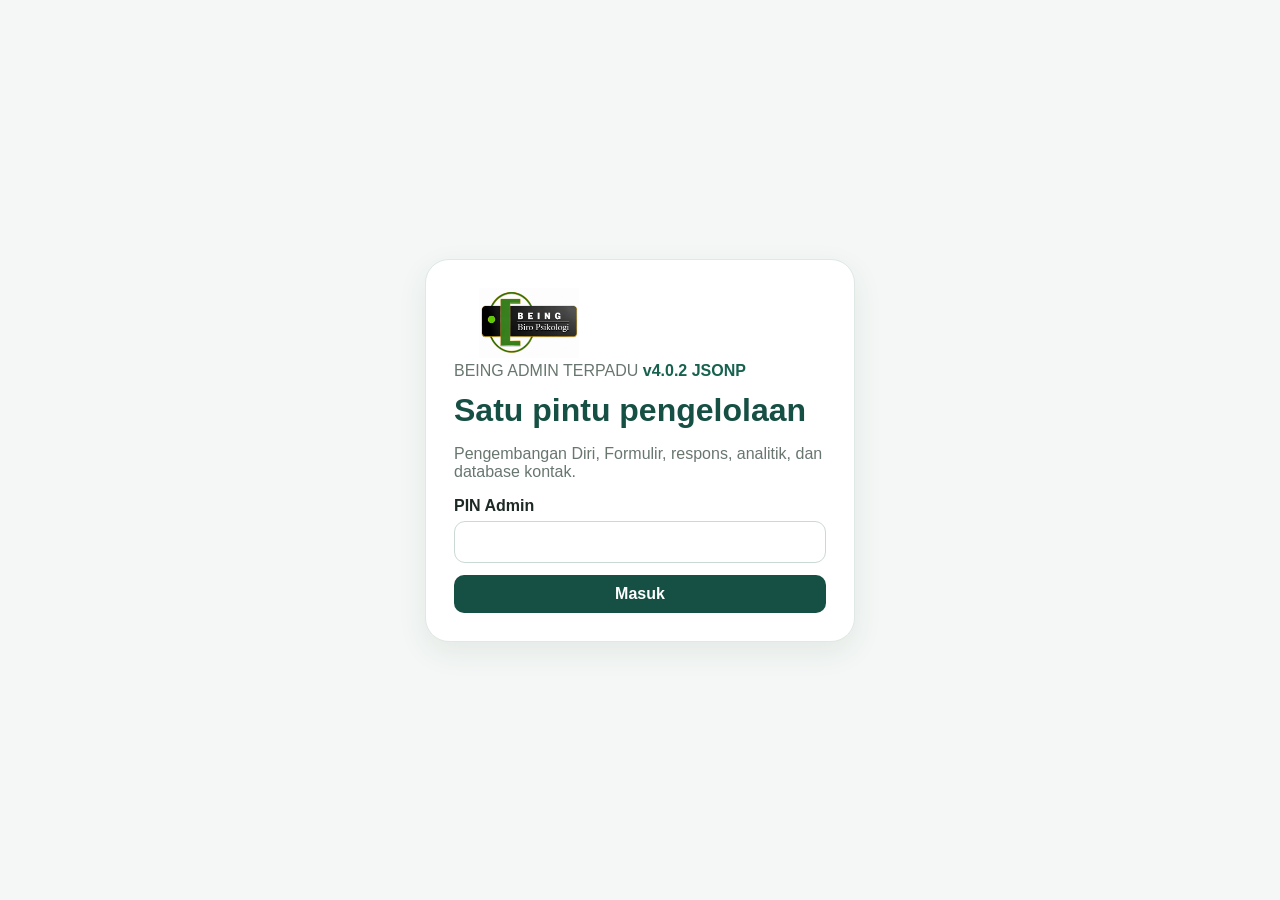
==== commit 61ae07cb: "Add files via upload" ====
--- a/admin.html
+++ b/admin.html
@@ -1,20 +1,94 @@
 <!doctype html><html lang="id"><head><meta charset="utf-8"><meta name="viewport" content="width=device-width,initial-scale=1"><meta name="theme-color" content="#164f43"><title>BEING Admin Terpadu</title><link rel="stylesheet" href="assets/admin-unified.css"></head><body>
-<div id="loginView" class="login"><form id="loginForm" class="login-card"><img src="assets/being-logo.png" alt="BEING"><div class="mut">BEING ADMIN TERPADU</div><h1>Satu pintu pengelolaan</h1><p class="mut">Pengembangan Diri, Formulir, respons, analitik, dan database kontak.</p><div class="field"><label>PIN Admin</label><input id="adminPin" type="password" class="control" required autocomplete="current-password"></div><div id="loginNotice"></div><button class="btn" style="width:100%" type="submit">Masuk</button></form></div>
+<div id="loginView" class="login"><form id="loginForm" class="login-card"><img src="assets/being-logo.png" alt="BEING"><div class="mut">BEING ADMIN TERPADU <b style="color:#17624f">v4.0.2 JSONP</b></div><h1>Satu pintu pengelolaan</h1><p class="mut">Pengembangan Diri, Formulir, respons, analitik, dan database kontak.</p><div class="field"><label>PIN Admin</label><input id="adminPin" type="password" class="control" required autocomplete="current-password"></div><div id="loginNotice"></div><button class="btn" style="width:100%" type="submit">Masuk</button></form></div>
 <div id="appView" class="shell hidden">
 <aside class="sidebar"><div class="brand"><img src="assets/being-logo.png" alt="BEING"></div><nav class="menu">
 <div class="group">Utama</div><button class="active" data-panel="overview">Dashboard</button><button data-panel="contacts">Database Kontak</button>
 <div class="group">Pengembangan Diri</div><button data-panel="programs">Program & Peserta</button><button data-panel="payments">Pembayaran</button><button data-panel="materials">Materi & Sesi</button>
 <div class="group">Suara Anda</div><button data-panel="forms">Formulir</button><button data-panel="questions">Pertanyaan</button><button data-panel="results">Respons & Analitik</button>
 <div class="group">Sistem</div><button id="refreshBtn">Refresh</button><button id="logoutBtn">Keluar</button></nav></aside>
-<main class="main"><header class="topbar"><div><div class="mut">BEING Biro Psikologi</div><h1 id="pageTitle">Dashboard</h1></div><div class="actions"><a class="btn secondary" href="index.html">Website BEING</a><a class="btn secondary" target="_blank" href="https://bangdir.beingpsikologi.com/">Pengembangan Diri</a></div></header>
+<main class="main"><header class="topbar"><div><div class="mut">BEING Biro Psikologi</div><h1 id="pageTitle">Dashboard</h1></div><div class="actions"><a class="btn secondary" href="index.html">Website BEING</a><a class="btn secondary" target="_blank" href="https://bangdir.beingpsikologi.com/">Pengembangan Diri</a></div></header><div id="syncNotice"></div>
 <section id="panel-overview" class="panel active"><div id="stats" class="stats"></div><div class="grid2"><div class="card"><div class="card-head"><h2>Aktivitas Pengembangan Diri</h2></div><div id="overviewPrograms"></div></div><div class="card"><div class="card-head"><h2>Formulir terbaru</h2></div><div id="overviewForms"></div></div></div></section>
-<section id="panel-contacts" class="panel"><div class="card"><div class="card-head"><h2>Database Kontak BEING</h2><div class="actions"><button class="btn secondary small" id="syncContactsBtn">Sinkronkan peserta lama</button><button class="btn secondary small" id="syncOldFormsBtn">Sinkronkan respons formulir lama</button></div></div><div class="filters"><div class="field"><label>Cari</label><input class="control" id="contactSearch" placeholder="Nama, email, WA, instansi"></div><div class="field"><label>Sumber</label><select class="control" id="contactSource"><option value="">Semua</option><option value="PENGEMBANGAN DIRI">Pengembangan Diri</option><option value="FORMULIR">Formulir</option></select></div><div></div><div></div></div><div class="table-wrap"><table class="table"><thead><tr><th>Nama</th><th>Email / WA</th><th>Instansi</th><th>Sumber</th><th>Interaksi</th><th>Terakhir aktif</th></tr></thead><tbody id="contactRows"></tbody></table></div></div></section>
-<section id="panel-programs" class="panel"><div class="grid2"><div class="card"><div class="card-head"><h2>Buat Program</h2></div><form id="programForm"><div class="field"><label>Nama program</label><input class="control" name="nama" required></div><div class="form-grid"><div class="field"><label>Ekosistem</label><select class="control" name="kategori"><option>SHARING KNOWLEDGE</option><option>BOOTCAMP</option><option>SERTIFIKASI BNSP</option></select></div><div class="field"><label>Jenis</label><select class="control" name="pricingType" id="pricingType"><option>GRATIS</option><option>BERBAYAR</option></select></div></div><div class="field"><label>Harga</label><input class="control" type="number" name="price" id="price" value="0"></div><div class="field"><label>Deskripsi</label><textarea class="control" name="deskripsi"></textarea></div><div class="form-grid"><div class="field"><label>Mulai</label><input class="control" type="date" name="tanggalMulai"></div><div class="field"><label>Akhir</label><input class="control" type="date" name="tanggalAkhir"></div></div><button class="btn" type="submit">Simpan Program</button></form></div><div class="card"><div class="card-head"><h2>Daftar Program</h2></div><div class="table-wrap"><table class="table"><thead><tr><th>Program</th><th>Jenis</th><th>Status</th><th>Aksi</th></tr></thead><tbody id="programRows"></tbody></table></div></div></div><div class="card"><div class="card-head"><h2>Peserta</h2></div><div class="filters"><div class="field"><label>Ekosistem</label><select id="filterCategory" class="control"><option value="">Semua</option><option>SHARING KNOWLEDGE</option><option>BOOTCAMP</option><option>SERTIFIKASI BNSP</option></select></div><div class="field"><label>Program</label><select id="filterProgram" class="control"><option value="">Semua</option></select></div><div class="field"><label>Cari peserta</label><input id="participantSearch" class="control" placeholder="Nama/email/WA"></div><div></div></div><div class="table-wrap"><table class="table"><thead><tr><th>Peserta</th><th>Program</th><th>Kontak</th><th>Status</th><th>Akses</th></tr></thead><tbody id="participantRows"></tbody></table></div></div></section>
+<section id="panel-contacts" class="panel"><div class="card"><div class="card-head"><h2>Database Kontak BEING</h2><div class="actions"><button class="btn secondary small" id="syncContactsBtn">Sinkronkan peserta lama</button><button class="btn secondary small" id="syncOldFormsBtn">Sinkronkan respons formulir lama</button></div></div><div class="filters"><div class="field"><label>Cari</label><input class="control" id="contactSearch" placeholder="Nama, email, WA, instansi"></div><div class="field"><label>Sumber</label><select class="control" id="contactSource"><option value="">Semua</option><option value="PENGEMBANGAN DIRI">Pengembangan Diri</option><option value="FORMULIR">Formulir</option></select></div><div></div><div></div></div><div class="table-wrap"><table class="table"><thead><tr><th>Nama</th><th>Email / WA</th><th>Instansi</th><th>Sumber</th><th>Interaksi</th><th>Terakhir aktif</th><th>Aksi</th></tr></thead><tbody id="contactRows"></tbody></table></div></div></section>
+<section id="panel-programs" class="panel"><div class="grid2"><div class="card"><div class="card-head"><h2 id="programFormTitle">Buat Program</h2></div><form id="programForm">
+      <input type="hidden" name="programId" id="programEditId">
+      <div class="field"><label>Nama program</label><input class="control" name="nama" required></div>
+      <div class="form-grid">
+        <div class="field"><label>Ekosistem</label><select class="control" name="kategori"><option>SHARING KNOWLEDGE</option><option>BOOTCAMP</option><option>SERTIFIKASI BNSP</option></select></div>
+        <div class="field"><label>Jenis</label><select class="control" name="pricingType" id="pricingType"><option>GRATIS</option><option>BERBAYAR</option></select></div>
+      </div>
+      <div class="field"><label>Harga</label><input class="control" type="number" min="0" name="price" id="price" value="0"></div>
+      <div class="field"><label>Deskripsi</label><textarea class="control" name="deskripsi"></textarea></div>
+      <div class="form-grid">
+        <div class="field"><label>Tanggal Kegiatan</label><input class="control" type="date" name="tanggalMulai"></div>
+        <div class="field"><label>Sampai Tanggal (opsional)</label><input class="control" type="date" name="tanggalAkhir"></div>
+      </div>
+      <div class="field"><label>Flyer / informasi program (URL, opsional)</label><input class="control" type="url" name="mediaUrl" placeholder="https://..."></div>
+      <div class="actions">
+        <button class="btn" type="submit" id="programSaveBtn">Simpan Program</button>
+        <button class="btn secondary hidden" type="button" id="cancelProgramEdit">Batal Edit</button>
+      </div>
+    </form></div><div class="card"><div class="card-head"><h2>Daftar Program</h2></div><div class="table-wrap"><table class="table"><thead><tr><th>Program</th><th>Jenis</th><th>Status</th><th>Aksi</th></tr></thead><tbody id="programRows"></tbody></table></div></div></div><div class="card"><div class="card-head"><h2>Peserta</h2></div><div class="filters"><div class="field"><label>Ekosistem</label><select id="filterCategory" class="control"><option value="">Semua</option><option>SHARING KNOWLEDGE</option><option>BOOTCAMP</option><option>SERTIFIKASI BNSP</option></select></div><div class="field"><label>Program</label><select id="filterProgram" class="control"><option value="">Semua</option></select></div><div class="field"><label>Cari peserta</label><input id="participantSearch" class="control" placeholder="Nama/email/WA"></div><div></div></div><div class="table-wrap"><table class="table"><thead><tr><th>Peserta</th><th>Program</th><th>Kontak</th><th>Status</th><th>Akses</th><th>Aksi</th></tr></thead><tbody id="participantRows"></tbody></table></div></div></section>
 <section id="panel-payments" class="panel"><div class="card"><div class="card-head"><h2>Verifikasi Pembayaran</h2></div><div class="table-wrap"><table class="table"><thead><tr><th>Peserta</th><th>Program</th><th>Nominal</th><th>Bukti</th><th>Status</th><th>Aksi</th></tr></thead><tbody id="paymentRows"></tbody></table></div></div></section>
-<section id="panel-materials" class="panel"><div class="grid2"><div class="card"><div class="card-head"><h2>Tambah Materi</h2></div><form id="materialForm"><div class="field"><label>Program</label><select class="control" name="programId" id="materialProgram"></select></div><div class="field"><label>Sesi (opsional)</label><select class="control" name="sesiId" id="materialSession"><option value="">Materi Umum</option></select></div><div class="field"><label>Judul</label><input class="control" name="judul" required></div><div class="field"><label>Deskripsi</label><textarea class="control" name="deskripsi"></textarea></div><div class="field"><label>Link</label><input class="control" name="link" required></div><button class="btn">Simpan Materi</button></form></div><div class="card"><div class="card-head"><h2>Tambah Sesi</h2></div><form id="sessionForm"><div class="field"><label>Program</label><select class="control" name="programId" id="sessionProgram"></select></div><div class="field"><label>Judul</label><input class="control" name="judul" required></div><div class="form-grid"><div class="field"><label>Tanggal</label><input class="control" type="date" name="tanggalSesi" required></div><div class="field"><label>Jam</label><input class="control" type="time" name="jamSesi"></div></div><div class="field"><label>Zoom URL</label><input class="control" name="zoomUrl"></div><div class="field"><label>Deskripsi</label><textarea class="control" name="deskripsi"></textarea></div><button class="btn">Simpan Sesi</button></form></div></div><div class="card"><h2>Materi</h2><div class="table-wrap"><table class="table"><thead><tr><th>Program</th><th>Materi</th><th>Sesi</th><th>Status</th><th>Link</th><th>Aksi</th></tr></thead><tbody id="materialRows"></tbody></table></div></div><div class="card"><h2>Sesi</h2><div class="table-wrap"><table class="table"><thead><tr><th>Program</th><th>Sesi</th><th>Waktu</th><th>Zoom</th><th>Status</th><th>Aksi</th></tr></thead><tbody id="sessionRows"></tbody></table></div></div></section>
+<section id="panel-materials" class="panel">
+  <div class="grid2">
+    <div class="card">
+      <div class="card-head"><h2 id="sessionFormTitle">1. Tambah Sesi</h2></div>
+      <form id="sessionForm">
+        <input type="hidden" name="sessionId" id="sessionEditId">
+        <div class="field"><label>Program</label><select class="control" name="programId" id="sessionProgram"></select></div>
+        <div class="field"><label>Judul</label><input class="control" name="judul" id="sessionTitle" required></div>
+        <div class="form-grid">
+          <div class="field"><label>Tanggal</label><input class="control" type="date" name="tanggalSesi" id="sessionDate" required></div>
+          <div class="field"><label>Jam</label><input class="control" type="time" name="jamSesi" id="sessionTime"></div>
+        </div>
+        <div class="field"><label>Zoom URL</label><input class="control" name="zoomUrl" id="sessionZoom"></div>
+        <div class="field"><label>Deskripsi</label><textarea class="control" name="deskripsi" id="sessionDescription"></textarea></div>
+        <div class="actions">
+          <button class="btn" id="sessionSaveBtn">Simpan Sesi</button>
+          <button class="btn secondary hidden" type="button" id="cancelSessionEdit">Batal Edit</button>
+        </div>
+      </form>
+      <p class="mut" style="margin-top:10px">Buat sesi lebih dahulu. Setelah itu sesi akan muncul sebagai pilihan saat menambahkan materi.</p>
+    </div>
+
+    <div class="card">
+      <div class="card-head"><h2 id="materialFormTitle">2. Tambah Materi</h2></div>
+      <form id="materialForm">
+        <input type="hidden" name="materialId" id="materialEditId">
+        <div class="field"><label>Program</label><select class="control" name="programId" id="materialProgram"></select></div>
+        <div class="field"><label>Sesi (opsional)</label><select class="control" name="sesiId" id="materialSession"><option value="">Materi Umum</option></select></div>
+        <div class="field"><label>Judul</label><input class="control" name="judul" id="materialTitle" required></div>
+        <div class="field"><label>Deskripsi</label><textarea class="control" name="deskripsi" id="materialDescription"></textarea></div>
+        <div class="field"><label>Link</label><input class="control" name="link" id="materialLink" required></div>
+        <div class="actions">
+          <button class="btn" id="materialSaveBtn">Simpan Materi</button>
+          <button class="btn secondary hidden" type="button" id="cancelMaterialEdit">Batal Edit</button>
+        </div>
+      </form>
+      <p class="mut" style="margin-top:10px">Pilihan sesi otomatis hanya menampilkan sesi dari program yang dipilih.</p>
+    </div>
+  </div>
+
+  <div class="card">
+    <h2>Daftar Sesi</h2>
+    <div class="table-wrap"><table class="table">
+      <thead><tr><th>Program</th><th>Sesi</th><th>Waktu</th><th>Zoom</th><th>Status</th><th>Aksi</th></tr></thead>
+      <tbody id="sessionRows"></tbody>
+    </table></div>
+  </div>
+
+  <div class="card">
+    <h2>Daftar Materi</h2>
+    <div class="table-wrap"><table class="table">
+      <thead><tr><th>Program</th><th>Materi</th><th>Sesi</th><th>Status</th><th>Link</th><th>Aksi</th></tr></thead>
+      <tbody id="materialRows"></tbody>
+    </table></div>
+  </div>
+</section>
 <section id="panel-forms" class="panel"><div class="card"><div class="card-head"><h2>Daftar Formulir</h2><button class="btn" id="newFormBtn">+ Buat Formulir</button></div><div class="table-wrap"><table class="table"><thead><tr><th>Judul</th><th>Kategori</th><th>Status</th><th>Pertanyaan</th><th>Respons</th><th>Aksi</th></tr></thead><tbody id="formRows"></tbody></table></div></div></section>
 <section id="panel-questions" class="panel"><div class="split"><div class="card"><div class="card-head"><h2>Tambah Pertanyaan</h2></div><div class="field"><label>Formulir</label><select id="questionFormSelect" class="control"></select></div><form id="questionEditor"><input id="questionId" type="hidden"><div class="field"><label>Pertanyaan</label><textarea id="questionText" class="control" required></textarea></div><div class="field"><label>Jenis jawaban</label><select id="questionType" class="control"><option value="radio">Pilihan tunggal</option><option value="checkbox">Pilihan lebih dari satu</option><option value="scale5">Skala 1–5</option><option value="scale10">Skala 1–10</option><option value="yesno">Ya/Tidak</option><option value="text">Jawaban singkat</option><option value="textarea">Jawaban panjang</option></select></div><div class="field" id="questionOptionsWrap"><label>Pilihan (satu per baris)</label><textarea id="questionOptions" class="control"></textarea></div><div class="field"><label><input id="questionRequired" type="checkbox"> Wajib dijawab</label></div><button class="btn">Simpan Pertanyaan</button></form></div><div class="card"><div class="card-head"><h2>Daftar Pertanyaan</h2><span id="questionCount" class="mut"></span></div><div id="questionList"></div></div></div></section>
 <section id="panel-results" class="panel"><div class="card"><div class="card-head"><h2>Respons & Analitik Formulir</h2><button class="btn secondary small" id="exportCsvBtn">Unduh CSV</button></div><div class="field"><label>Pilih formulir</label><select id="resultFormSelect" class="control" style="max-width:600px"></select></div></div><div class="card"><div id="resultSummary" class="result-list"></div></div><div class="card"><div class="card-head"><h2>Respons Individual</h2></div><div id="responseTable" class="table-wrap"></div></div></section>
 </main></div>
 <div class="modal" id="formModal"><div class="modal-card"><div class="modal-head"><div><div class="mut">EDITOR FORMULIR</div><h2 id="formModalTitle">Buat Formulir</h2></div><button class="icon" id="closeFormModal">×</button></div><form id="formEditor"><input id="formId" type="hidden"><div class="field"><label>Judul Formulir</label><input id="formTitle" class="control" required></div><div class="field"><label>Deskripsi</label><textarea id="formDescription" class="control"></textarea></div><div class="form-grid"><div class="field"><label>Kategori</label><input id="formCategory" class="control"></div><div class="field"><label>Status</label><select id="formStatus" class="control"><option value="draft">Draf</option><option value="active">Aktif</option><option value="closed">Ditutup</option></select></div></div><div class="form-grid"><div class="field"><label>Akses</label><select id="formAccess" class="control"><option value="public">Publik</option><option value="link">Link khusus</option><option value="code">Kode akses</option></select></div><div class="field"><label>Kode akses</label><input id="formCode" class="control"></div></div><div class="field"><label>Identitas</label><select id="formIdentity" class="control"><option value="anonymous">Anonim</option><option value="optional">Opsional</option><option value="required">Wajib identitas</option></select></div><div class="field"><label>Tanggal berakhir</label><input id="formEndDate" type="date" class="control"></div><div class="actions"><button class="btn secondary" type="button" id="cancelFormModal">Batal</button><button class="btn">Simpan Formulir</button></div></form></div></div>
-<script src="assets/admin-config.js"></script><script src="assets/admin-unified.js"></script></body></html>
+<script src="assets/admin-config.js?v=4.0.2"></script>
+<script src="assets/admin-unified.js?v=4.0.2"></script></body></html>
